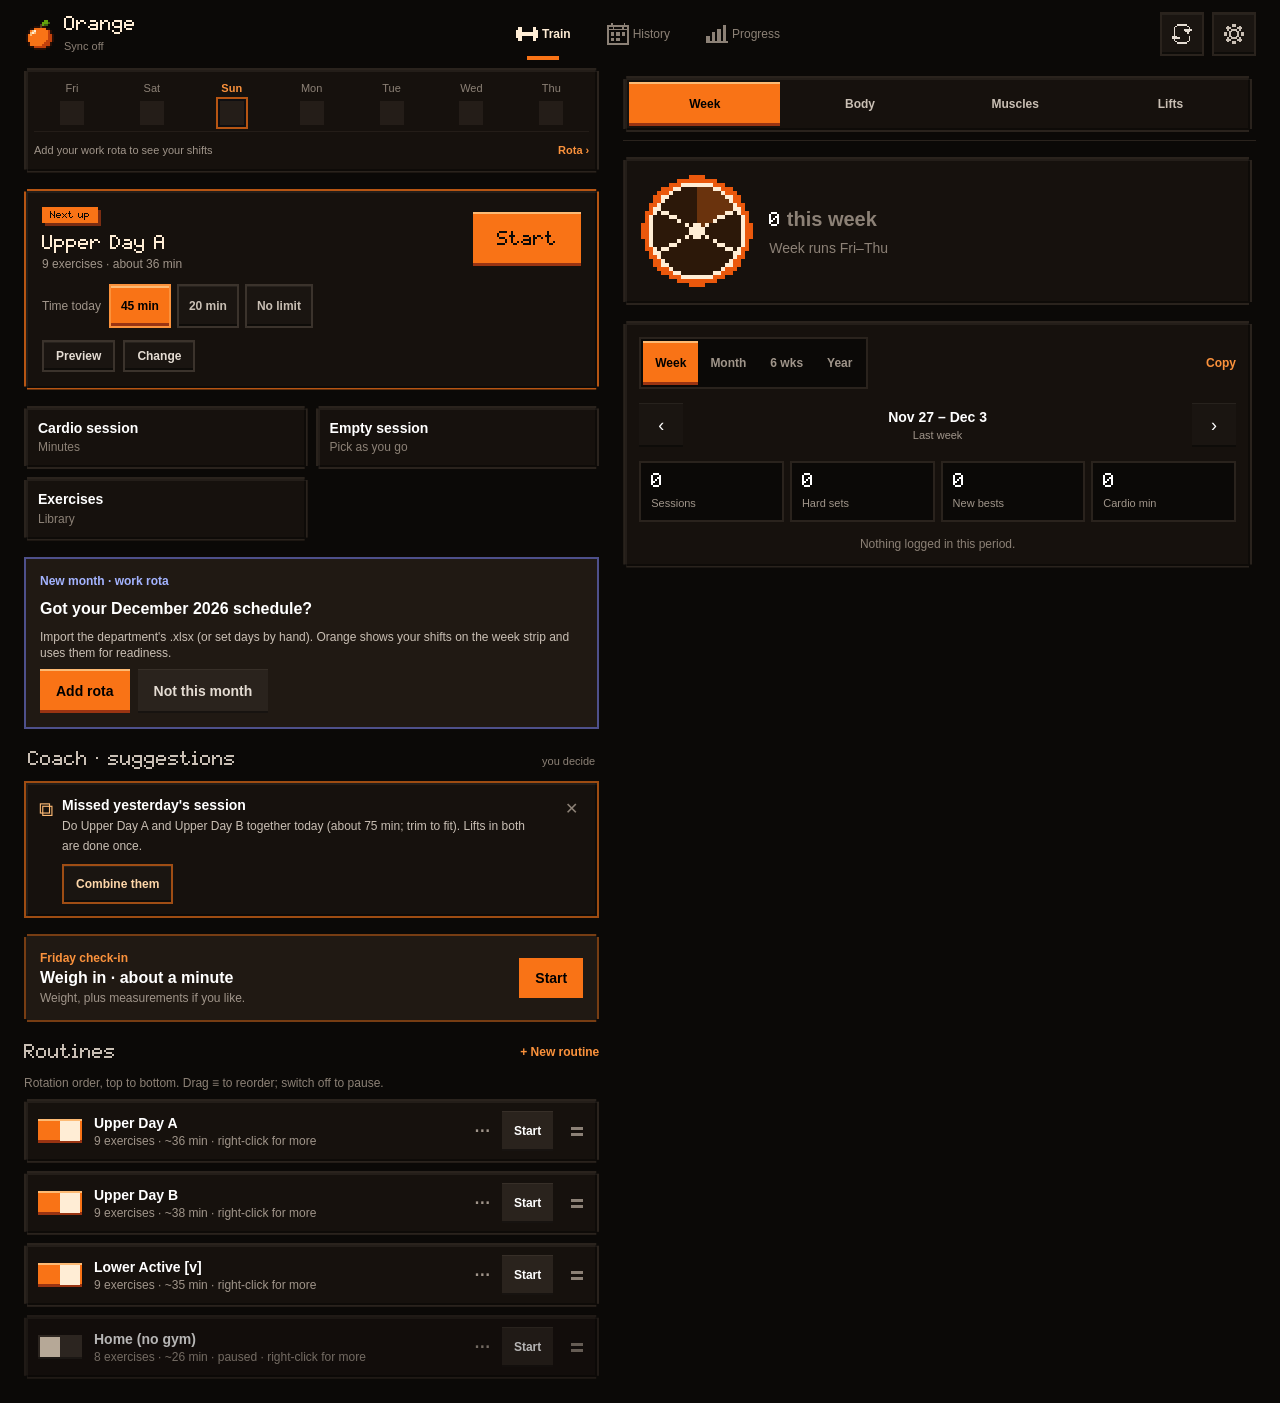
==== index.html @ 2b59e7c4 "Orange 9.2.0: each-hand presses and curls, planks in seconds, 4–10 offer, dumbbell steps follow hist" ====
<!DOCTYPE html>
<html lang="en" class="dark">
<head>
  <meta charset="UTF-8" />
  <meta name="viewport" content="width=device-width, initial-scale=1.0, viewport-fit=cover" />
  <meta name="theme-color" content="#0b0907" />
  <meta name="mobile-web-app-capable" content="yes" />
  <meta name="apple-mobile-web-app-capable" content="yes" />
  <meta name="apple-mobile-web-app-status-bar-style" content="black-translucent" />
  <script>
    // iPhone home-screen app: black-translucent draws white status-bar text over the page, which is
    // unreadable on Paper's light background. iOS reads this tag at launch, so pick it before anything
    // renders (a change of interface applies from the next launch).
    try { if (localStorage.getItem("orange_ui") === "paper") document.querySelector('meta[name="apple-mobile-web-app-status-bar-style"]').setAttribute("content", "default"); } catch (e) {}
  </script>
  <meta name="apple-mobile-web-app-title" content="Orange" />
  <title>Orange</title>
  <link rel="manifest" href="manifest.webmanifest" />
  <link rel="icon" href="icons/icon-192.png" />
  <link rel="apple-touch-icon" href="icons/apple-touch-icon.png" />
  <link rel="stylesheet" href="assets/app-15008d6b63.css" />
  <script type="module" src="assets/app-CLCH4MLD.js"></script>
</head>
<body>
  <!-- build 9.2.0 -->
  <div id="root"></div>
  <noscript>Orange needs JavaScript.</noscript>
</body>
</html>
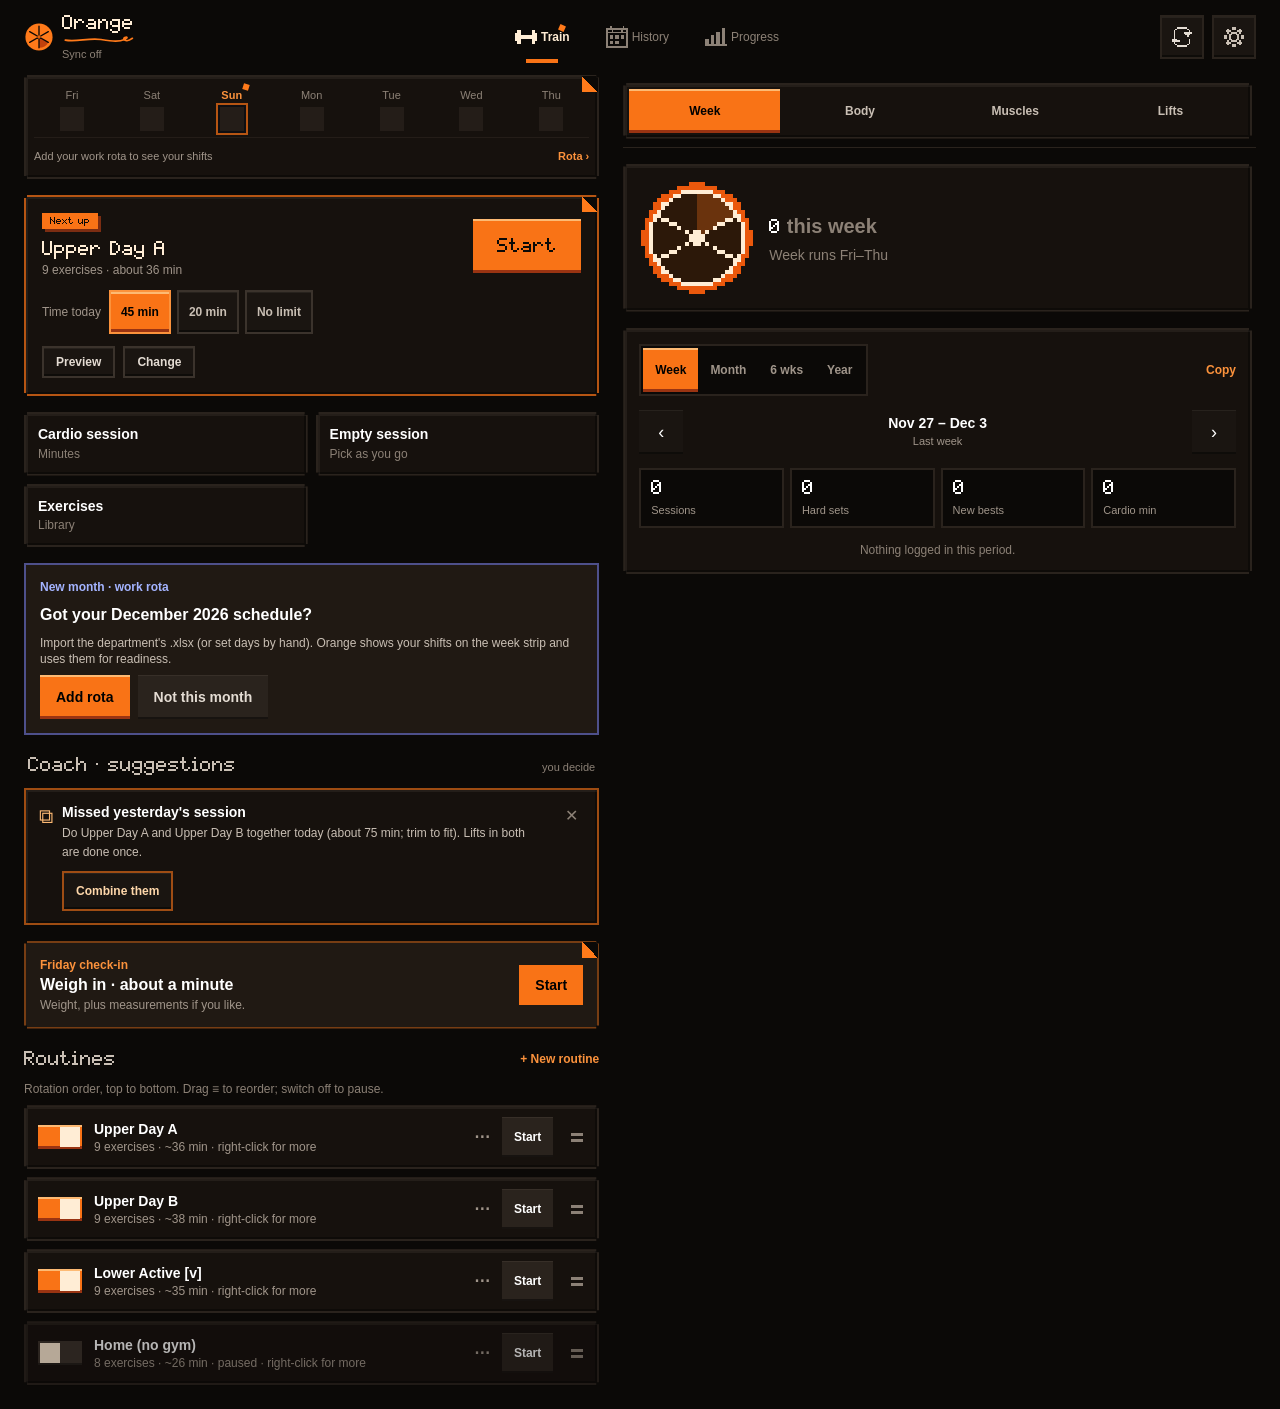
==== commit 4d11e0cc: "Orange 9.3.0: clean-up, cloud model pieces, family signature, page sign-in, new exercises from any p" ====
--- a/index.html
+++ b/index.html
@@ -18,11 +18,11 @@
   <link rel="manifest" href="manifest.webmanifest" />
   <link rel="icon" href="icons/icon-192.png" />
   <link rel="apple-touch-icon" href="icons/apple-touch-icon.png" />
-  <link rel="stylesheet" href="assets/app-15008d6b63.css" />
-  <script type="module" src="assets/app-CLCH4MLD.js"></script>
+  <link rel="stylesheet" href="assets/app-817cac4146.css" />
+  <script type="module" src="assets/app-3ID3J6CD.js"></script>
 </head>
 <body>
-  <!-- build 9.2.0 -->
+  <!-- build 9.3.0 -->
   <div id="root"></div>
   <noscript>Orange needs JavaScript.</noscript>
 </body>
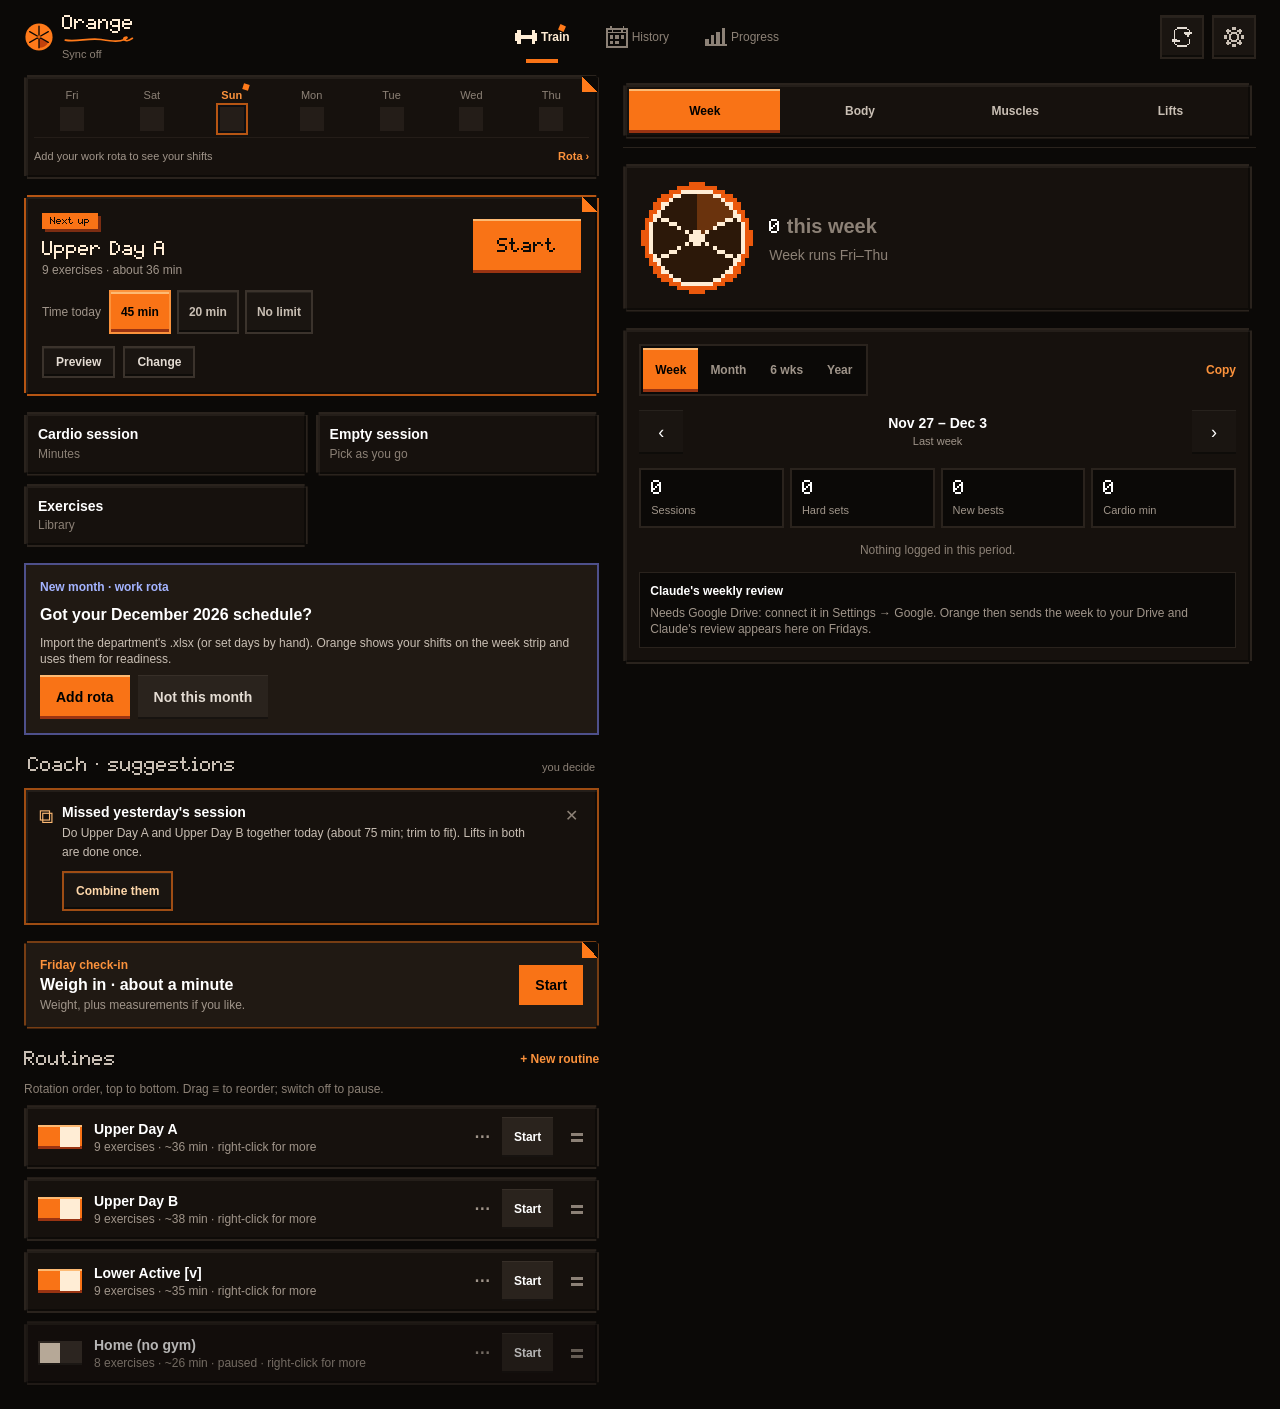
==== commit 694e37a8: "Orange 9.4.0: the weekly Claude loop" ====
--- a/index.html
+++ b/index.html
@@ -18,11 +18,11 @@
   <link rel="manifest" href="manifest.webmanifest" />
   <link rel="icon" href="icons/icon-192.png" />
   <link rel="apple-touch-icon" href="icons/apple-touch-icon.png" />
-  <link rel="stylesheet" href="assets/app-817cac4146.css" />
-  <script type="module" src="assets/app-3ID3J6CD.js"></script>
+  <link rel="stylesheet" href="assets/app-118b4f3815.css" />
+  <script type="module" src="assets/app-ZL5DA3HI.js"></script>
 </head>
 <body>
-  <!-- build 9.3.0 -->
+  <!-- build 9.4.0 -->
   <div id="root"></div>
   <noscript>Orange needs JavaScript.</noscript>
 </body>
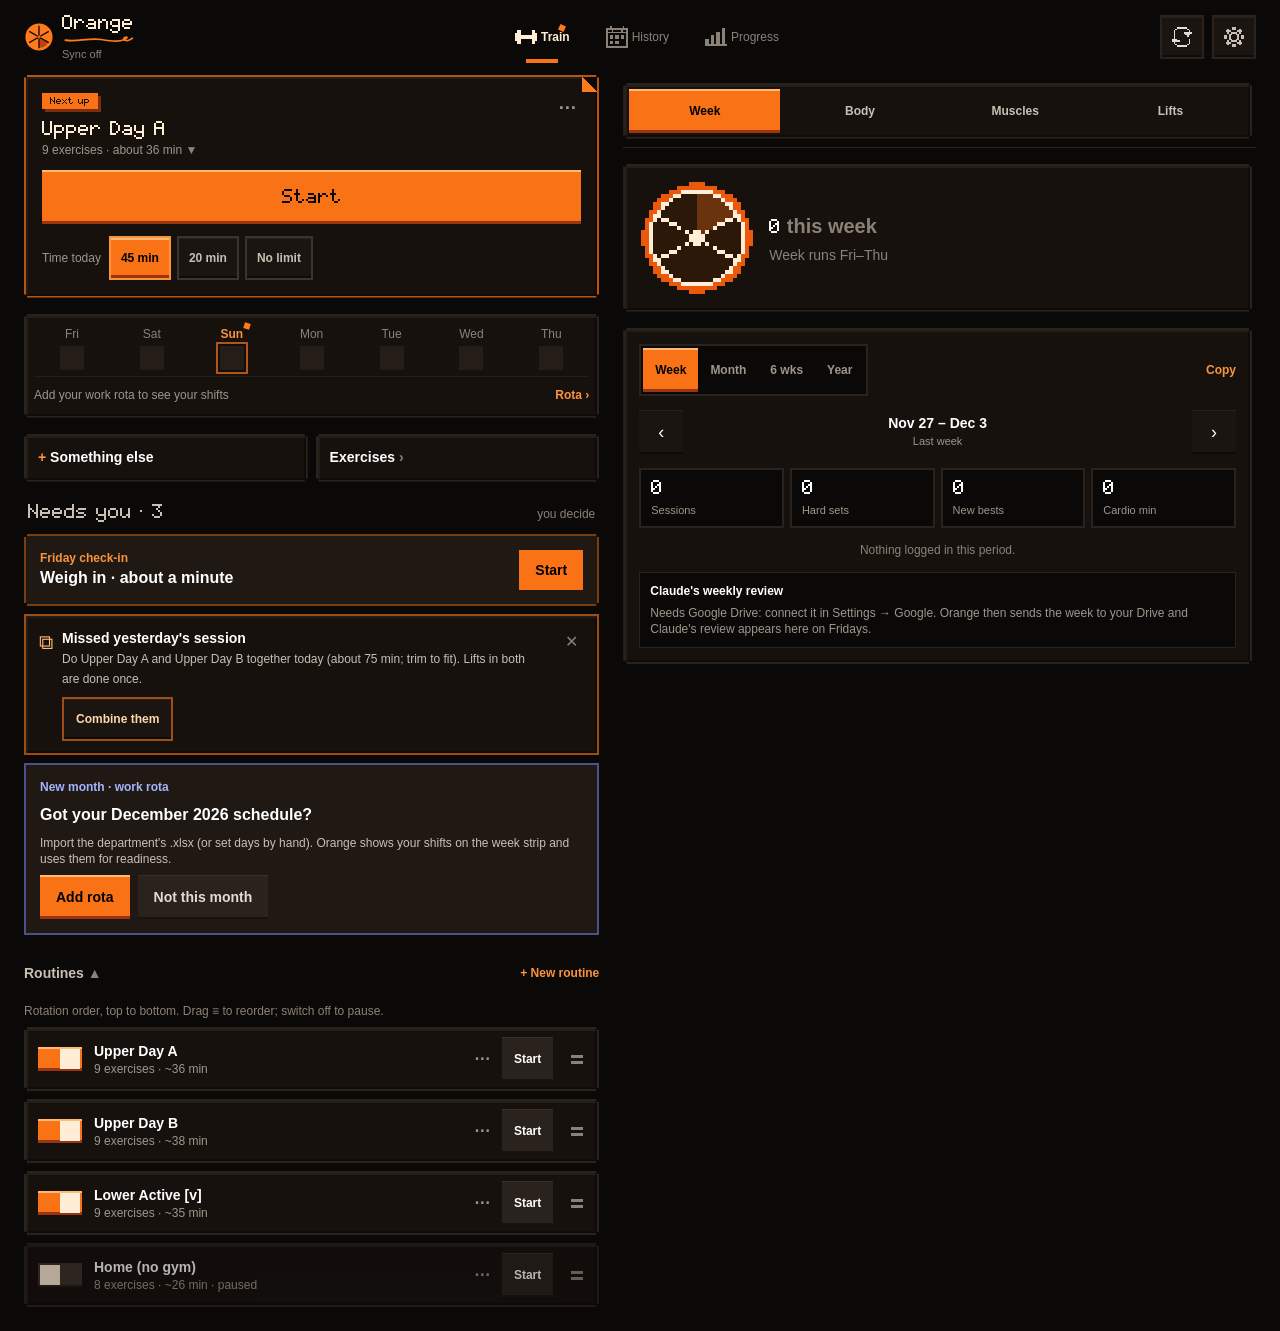
==== commit 38536e3d: "Orange 9.5.0: calm Train screen, three panes on wide screens, wall clock for timings" ====
--- a/index.html
+++ b/index.html
@@ -18,11 +18,11 @@
   <link rel="manifest" href="manifest.webmanifest" />
   <link rel="icon" href="icons/icon-192.png" />
   <link rel="apple-touch-icon" href="icons/apple-touch-icon.png" />
-  <link rel="stylesheet" href="assets/app-118b4f3815.css" />
-  <script type="module" src="assets/app-ZL5DA3HI.js"></script>
+  <link rel="stylesheet" href="assets/app-a65220e1dd.css" />
+  <script type="module" src="assets/app-YBH3BAB6.js"></script>
 </head>
 <body>
-  <!-- build 9.4.0 -->
+  <!-- build 9.5.0 -->
   <div id="root"></div>
   <noscript>Orange needs JavaScript.</noscript>
 </body>
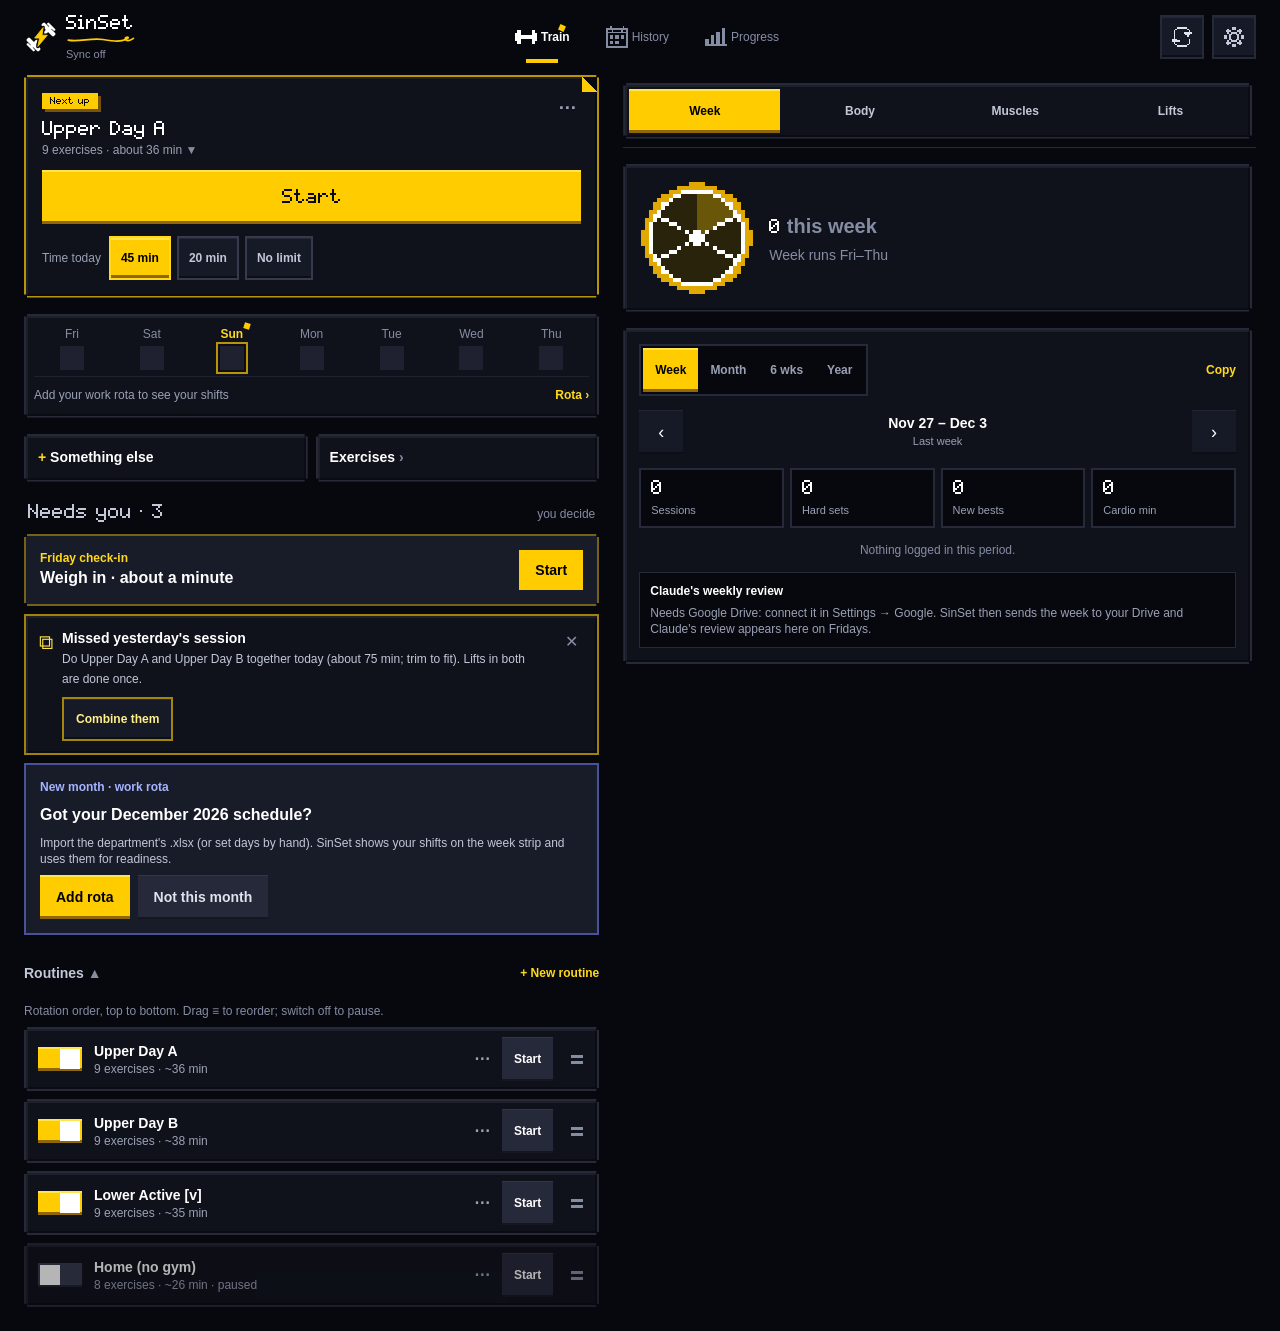
==== commit f4392618: "SinSet 10.0.0: new name, logo and colours (was Orange)" ====
--- a/index.html
+++ b/index.html
@@ -3,7 +3,7 @@
 <head>
   <meta charset="UTF-8" />
   <meta name="viewport" content="width=device-width, initial-scale=1.0, viewport-fit=cover" />
-  <meta name="theme-color" content="#0b0907" />
+  <meta name="theme-color" content="#07080d" />
   <meta name="mobile-web-app-capable" content="yes" />
   <meta name="apple-mobile-web-app-capable" content="yes" />
   <meta name="apple-mobile-web-app-status-bar-style" content="black-translucent" />
@@ -13,17 +13,17 @@
     // renders (a change of interface applies from the next launch).
     try { if (localStorage.getItem("orange_ui") === "paper") document.querySelector('meta[name="apple-mobile-web-app-status-bar-style"]').setAttribute("content", "default"); } catch (e) {}
   </script>
-  <meta name="apple-mobile-web-app-title" content="Orange" />
-  <title>Orange</title>
+  <meta name="apple-mobile-web-app-title" content="SinSet" />
+  <title>SinSet</title>
   <link rel="manifest" href="manifest.webmanifest" />
   <link rel="icon" href="icons/icon-192.png" />
   <link rel="apple-touch-icon" href="icons/apple-touch-icon.png" />
-  <link rel="stylesheet" href="assets/app-a65220e1dd.css" />
-  <script type="module" src="assets/app-YBH3BAB6.js"></script>
+  <link rel="stylesheet" href="assets/app-f28f7f95b3.css" />
+  <script type="module" src="assets/app-QM3IBLAJ.js"></script>
 </head>
 <body>
-  <!-- build 9.5.0 -->
+  <!-- build 10.0.0 -->
   <div id="root"></div>
-  <noscript>Orange needs JavaScript.</noscript>
+  <noscript>SinSet needs JavaScript.</noscript>
 </body>
 </html>
